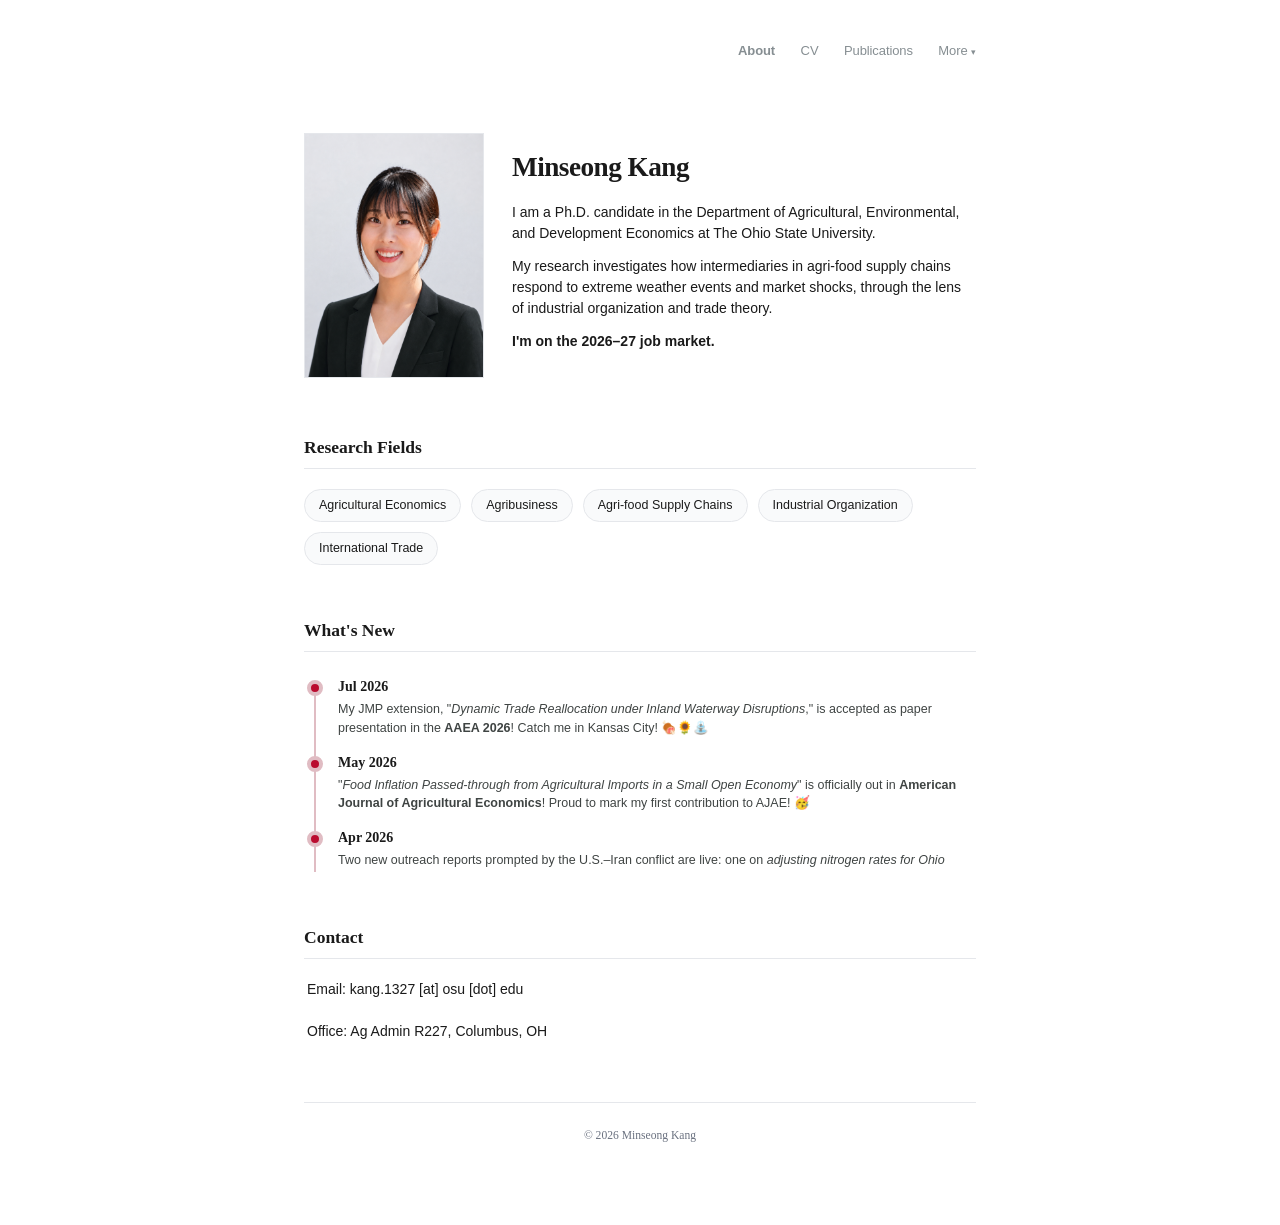
==== index.html @ 26e59a5e "Update CV link to new Dropbox URL Co-Authored-By: Claude Opus 4.8 (1M context) <noreply@anthropic.co" ====
<!DOCTYPE html>
<!-- chanh.ee 스타일의 미니멀 학술 포트폴리오 사이트 -->
<!-- "▼" 표시가 있는 부분을 본인 정보로 바꾸면 됩니다. -->
<html lang="en">
<head>
  <meta charset="UTF-8" />
  <meta name="viewport" content="width=device-width, initial-scale=1.0" />
  <title>Minseong Kang</title>
  <meta name="description" content="Minseong Kang — Ph.D. candidate in Agricultural, Environmental, and Development Economics at The Ohio State University. Research on agri-food supply chains, extreme weather, industrial organization, and international trade." />
  <meta name="author" content="Minseong Kang" />
  <!-- Lato 글꼴 불러오기 -->
  <link rel="preconnect" href="https://fonts.googleapis.com" />
  <link rel="preconnect" href="https://fonts.gstatic.com" crossorigin />
  <link href="https://fonts.googleapis.com/css2?family=Lato:wght@400;700&display=swap" rel="stylesheet" />
  <!-- GoatCounter (쿠키 없는 방문 통계) -->
  <script data-goatcounter="https://soyminseong.goatcounter.com/count"
          async src="//gc.zgo.at/count.js"></script>
  <!-- Google Analytics (GA4) -->
  <script async src="https://www.googletagmanager.com/gtag/js?id=G-K0W3YGVCZ0"></script>
  <script>
    window.dataLayer = window.dataLayer || [];
    function gtag(){dataLayer.push(arguments);}
    gtag('js', new Date());
    gtag('config', 'G-K0W3YGVCZ0');
  </script>
  <link rel="stylesheet" href="style.css" />
</head>
<body>
<main class="container">

  <!-- ===== 상단 네비게이션 ===== -->
  <nav class="topnav">
    <div class="nav-links">
      <a href="index.html" class="active">About</a>
      <a href="https://www.dropbox.com/scl/fi/emdqflfnxdfj505hg2e0a/Curriculum-Vitae.pdf?rlkey=fxlobtcbqmae4i92ih6xgwh3g&st=mfm7lqd0&dl=0" target="_blank">CV</a>
      <a href="publications.html">Publications</a>
      <span class="nav-dropdown">
        <a class="nav-more" onclick="this.parentNode.classList.toggle('open')">More <span class="caret">▾</span></a>
        <span class="dropdown-menu">
          <a href="teaching.html">Teaching</a>
          <a href="extension.html">Extension</a>
          <a href="data.html">Data &amp; Code</a>
        </span>
      </span>
    </div>
  </nav>

  <!-- ===== 히어로 (사진 + 소개) ===== -->
  <section id="about" class="hero">
    <!-- ▼ 프로필 사진 -->
    <img class="avatar" src="profile.jpg" alt="Minseong Kang"
         onerror="this.style.background='#e8e8e8';this.removeAttribute('src');" />
    <div class="hero-text">
      <h1>Minseong Kang</h1>
      <p>
        I am a Ph.D. candidate in the
        <a href="https://aede.osu.edu/" target="_blank">Department of Agricultural,
        Environmental, and Development Economics</a> at
        <a href="https://www.osu.edu/" target="_blank">The Ohio State University</a>.
      </p>
      <p>
        My research investigates how intermediaries in agri-food
        supply chains respond to extreme weather events and market shocks,
        through the lens of industrial organization and trade theory.
      </p>
      <p>
        <span class="semi">I'm on the 2026–27 job market.</span>
      </p>
    </div>
  </section>

  <!-- ===== Research Fields ===== -->
  <section id="research" class="block">
    <h2>Research Fields</h2>
    <div class="fields">
      <span class="field">Agricultural Economics</span>
      <span class="field">Agribusiness</span>
      <span class="field">Agri-food Supply Chains</span>
      <span class="field">Industrial Organization</span>
      <span class="field">International Trade</span>
    </div>
  </section>

  <!-- ===== Recent News & Publications (최근 소식) ===== -->
  <section id="news" class="block">
    <h2>What's New</h2>
    <!-- 박스 안에서 스크롤됩니다. 높이는 style.css의 .timeline-scroll max-height로 조절 -->
    <div class="timeline-scroll">
      <ul class="timeline">
        <!-- ▼ li 하나가 소식 하나입니다. 복사해서 늘리거나 지우세요. -->
        <li>
          <span class="tl-date">Jul 2026</span>
          <p>My JMP extension, "<em>Dynamic Trade Reallocation under Inland Waterway Disruptions</em>," is
          accepted as paper presentation in the <strong>AAEA 2026</strong>! Catch me in
          Kansas City! 🍖🌻⛲</p>
        </li>
        <li>
          <span class="tl-date">May 2026</span>
          <p>"<a href="https://onlinelibrary.wiley.com/doi/10.1002/ajae.70063" target="_blank">Food
          Inflation Passed-through from Agricultural Imports in a Small Open Economy</a>" is officially out
          in <strong>American Journal of Agricultural Economics</strong>! Proud to mark my first
          contribution to AJAE! 🥳</p>
        </li>
        <li>
          <span class="tl-date">Apr 2026</span>
          <p>Two new outreach reports prompted by the U.S.–Iran conflict are live: one on
          <a href="https://aede.osu.edu/sites/default/files/2026-04/Kang%20and%20Lee%20-%20Corn%20Nitrogen%20Rates.pdf" target="_blank"><em>adjusting
          nitrogen rates for Ohio corn producers</em></a>, and another
          <a href="https://gelade1.substack.com/p/has-the-us-iran-war-raised-prices" target="_blank"><em>asking
          how much the war actually moved soybean prices</em></a>.</p>
        </li>
        <li>
          <span class="tl-date">Apr 2026</span>
          <p>Had a great time presenting my paper on <em>the resilience benefits of the renewable
          diesel boom</em> at the <strong>2026 NCCC-134 Annual Meeting</strong> in Chicago!</p>
        </li>
        <li>
          <span class="tl-date">Mar 2026</span>
          <p>My <a class="noital" href="https://papers.ssrn.com/sol3/papers.cfm?abstract_id=5944294" target="_blank">JMP on <em>the economic costs of barge disruptions</em></a> has received an R&amp;R at the
          <strong>AJAE</strong>! 🤞</p>
        </li>
        <li>
          <span class="tl-date">Feb 2026</span>
          <p>Our article on
          <a href="https://www.choicesmagazine.org/choices-magazine/submitted-articles/uneven-state-level-exposure-to-potential-us-tariff-disputes-with-canada-and-mexico" target="_blank">state-level
          exposure to U.S. tariff disputes</a> is now published in <strong>Choices</strong>. Go give
          it a read! 👀</p>
        </li>
      </ul>
    </div>
  </section>

  <!-- ===== Contact ===== -->
  <section id="contact" class="block">
    <h2>Contact</h2>
    <p class="contact-line">Email: <a href="mailto:kang.1327@osu.edu">kang.1327 [at] osu [dot] edu</a></p>
    <p class="contact-line" style="margin-top: 1.5em;">Office: Ag Admin R227, Columbus, OH</p>
  </section>

  <!-- ===== 하단 ===== -->
  <footer>
    <p>© 2026 Minseong Kang</p>
  </footer>

</main>
</body>
</html>
---- style.css ----
/* ===== chanh.ee / beking0912 스타일: 밝고 깔끔한 미니멀 ===== */
/* 색상이나 폭을 바꾸고 싶으면 아래 값만 수정하세요 */
:root {
  --bg: #ffffff;        /* 배경 (흰색) */
  --text: #1a1a1a;      /* 글자색 */
  --muted: #6b7280;     /* 흐린 글자 (날짜, 설명) */
  --accent: #ba0c2f;    /* OSU 스칼렛 (링크 hover, 강조색) */
  --border: #e5e7eb;    /* 구분선 */
  --max-width: 720px;   /* 본문 폭 (좁을수록 학술 느낌) */
}

* { margin: 0; padding: 0; box-sizing: border-box; }
html { scroll-behavior: smooth; }

body {
  font-family: "Charter", "Bitstream Charter", "Sitka Text", Cambria,
               Georgia, "Apple SD Gothic Neo", "맑은 고딕", serif;
  background: var(--bg);
  color: var(--text);
  line-height: 1.5;
  font-size: 14px;
  -webkit-font-smoothing: antialiased;
}

.container {
  max-width: var(--max-width);
  margin: 0 auto;
  padding: 40px 24px 80px;
}

/* 링크: 평소엔 본문과 같은 색 + 밑줄 없음, 마우스 올리면 스칼렛 + 밑줄 */
a { color: inherit; text-decoration: none; }
a:hover { color: var(--accent); text-decoration: underline; }

/* ===== 상단 네비게이션 ===== */
.topnav {
  display: flex;
  justify-content: flex-end;
  align-items: center;
  flex-wrap: wrap;
  gap: 12px;
  padding-bottom: 28px;
  margin-bottom: 44px;
}
.nav-links a { margin-left: 22px; font-weight: 400; font-size: 13px; color: #868e92; font-family: Arial, "Helvetica Neue", Helvetica, sans-serif; letter-spacing: -0.1px; }
.nav-links a.active { font-weight: 700; }   /* 선택된 메뉴: 볼드 (색 강조 없음) */
/* ===== More 드롭다운 (Teaching / Extension) ===== */
.nav-dropdown { position: relative; display: inline-block; margin-left: 22px; }
.nav-dropdown .nav-more { margin-left: 0; cursor: pointer; }
.nav-dropdown .caret { font-size: 9px; }
.nav-dropdown .dropdown-menu {
  display: none; position: absolute; right: 0; top: calc(100% + 7px);
  background: #fff; border: 1px solid #ececec; border-radius: 7px;
  box-shadow: 0 5px 16px rgba(0,0,0,0.09);
  padding: 5px 0; min-width: 116px; z-index: 20; text-align: left;
}
.nav-dropdown.open .dropdown-menu { display: block; }
.nav-dropdown .dropdown-menu a { display: block; margin-left: 0; padding: 6px 15px; white-space: nowrap; }
.nav-dropdown .dropdown-menu a:hover { background: #f6f6f6; }
.social a { margin-left: 14px; color: var(--muted); font-size: 0.9rem; }

/* ===== 히어로 (사진 + 소개) ===== */
.hero { display: flex; gap: 28px; align-items: center; margin-bottom: 56px; }
.hero-left { display: flex; flex-direction: column; align-items: center; flex-shrink: 0; }
.avatar-email {
  margin-top: 8px;
  font-size: 12px;
  font-family: Arial, "Helvetica Neue", Helvetica, sans-serif;
  color: #646a6e;
  text-align: center;
  word-break: break-all;
  max-width: 180px;
}
.avatar {
  width: 180px; height: auto;
  border-radius: 0;
  flex-shrink: 0;
  border: 1px solid var(--border);
}
.hero-text { font-family: Arial, "Helvetica Neue", Helvetica, "Apple SD Gothic Neo", sans-serif; text-align: left; }
.hero-text h1 {
  font-family: "Charter", "Bitstream Charter", Georgia, serif;   /* 이름만 Charter */
  font-size: 1.7rem; margin-bottom: 14px; font-weight: 720; letter-spacing: -0.5px;
}
.hanja { color: var(--muted); font-weight: 400; font-size: 1.1rem; }
.hero-text p { margin-bottom: 12px; }
.semi { font-weight: 600; }   /* semibold */
.email-line { color: var(--text); font-size: 14px; margin-top: 14px; }
.email-line em { font-style: normal; }

/* ===== 섹션 공통 ===== */
.block { margin-bottom: 52px; }
.block h2 {
  font-size: 17.5px;
  margin-bottom: 20px;
  padding-bottom: 8px;
  border-bottom: 1px solid var(--border);
}

/* ===== Research Fields 태그 ===== */
.fields { display: flex; flex-wrap: wrap; gap: 10px; }
.field {
  border: 1px solid var(--border);
  background: #f9fafb;
  padding: 6px 14px;
  border-radius: 999px;
  font-size: 12.5px;
  font-family: -apple-system, "Apple SD Gothic Neo", sans-serif;
}

/* ===== What's New 타임라인 (스크롤되는 박스) ===== */
.timeline-scroll {
  max-height: 200px;        /* ← 박스 높이. 이 값을 키우면 더 많이 보입니다 */
  overflow-y: auto;
  padding: 4px 16px 4px 4px;
}
/* 작은 스크롤바 (크롬/사파리) */
.timeline-scroll::-webkit-scrollbar { width: 8px; }
.timeline-scroll::-webkit-scrollbar-track { background: transparent; }
.timeline-scroll::-webkit-scrollbar-thumb {
  background: #c4c4c4;
  border-radius: 4px;
}
.timeline-scroll::-webkit-scrollbar-thumb:hover { background: #a0a0a0; }
/* 작은 스크롤바 (파이어폭스) */
.timeline-scroll { scrollbar-width: thin; scrollbar-color: #c4c4c4 transparent; }

/* 점-선으로 이어지는 타임라인 */
.timeline { list-style: none; position: relative; padding-left: 30px; }
.timeline::before {           /* 세로 연결선 */
  content: "";
  position: absolute;
  left: 6px; top: 8px; bottom: 8px;
  width: 2px;
  background: #e0bcc3;
}
.timeline li { position: relative; margin-bottom: 14px; }
.timeline li:last-child { margin-bottom: 4px; }
.timeline li::before {        /* 2중 동심원: 진한 안쪽 점 + 연한 바깥 링 */
  content: "";
  position: absolute;
  left: -31px; top: 4px;
  width: 8px; height: 8px;
  border-radius: 50%;
  background: var(--accent);
  border: 4px solid #e0bcc3;
}
.tl-date { font-weight: 700; display: block; margin-bottom: 3px; }
.timeline p { margin: 0; color: #3f4443; font-size: 12.5px; font-family: Arial, "Helvetica Neue", Helvetica, sans-serif; }
.timeline p a { font-style: italic; }   /* 페이퍼·프로젝트 제목 요약 링크는 이탤릭 */
.timeline p a.noital { font-style: normal; }   /* 예외: 이탤릭 제외 (예: JMP) */
.timeline p strong { font-weight: 580; }   /* 저널·컨퍼런스 이름 굵기 */

/* Publications 전반 자간 줄이기 (abstract 제외) */
#publications, #extension { letter-spacing: -0.3px; }
#publications .abstract,
#publications .pub-cat,
#extension .pub-cat { letter-spacing: normal; }   /* 초록·헤딩은 자간 제외 */

/* ===== Publications ===== */
.pub-cat {                       /* 카테고리 소제목 (Job Market Paper 등) */
  font-size: 18px;
  font-weight: 700;
  color: var(--accent);
  margin: 48px 0 16px;
}
.pub-item { margin-bottom: 16px; padding-left: 3px; }   /* 헤딩 아래 논문 들여쓰기 */
#extension .pub-item { margin-bottom: 18px; }   /* Extension만 항목 간격 넓게 */
.pub-title { font-weight: 600; font-size: 14.5px; margin-bottom: 2px; color: var(--text); }
a.title-link { color: inherit; }
a.title-link:hover { color: inherit; text-decoration: underline; }   /* 제목 링크: 검정 유지, hover 시 밑줄 */
.pub-meta { font-weight: 400; color: var(--text); }
.pub-cite { font-size: 12px; margin-bottom: 2px; }
.pub-note { color: var(--text); font-size: 12px; margin-bottom: 2px; }
.pub-authors { color: #646a6e; font-size: 13px; margin-bottom: 1px; }   /* 다른 저자 색 */
.pub-venue   { color: #3f4443; font-size: 13px; margin-bottom: 2px; }   /* 저널 줄 (저널명 볼드) */
.pub-venue strong { font-style: italic; }           /* 저널명 이탤릭 */
.pub-venue .status { font-style: italic; }           /* 상태 문구(Revise and Resubmit)는 이탤릭 */
/* ===== Data 페이지 ===== */
.data-intro { color: #3f4443; font-size: 14.5px; margin: 0 0 22px 3px; }
#data .pub-title { font-size: 16.5px; }
.data-item > summary { cursor: pointer; display: inline-block; list-style: none; }
.data-item > summary::-webkit-details-marker { display: none; }
.data-item > summary::before { content: "▸"; font-size: 1.5em; margin-right: 9px; }
.data-item[open] > summary::before { content: "▾"; }
.data-desc { color: #646a6e; font-size: 14px; margin: 1px 0 14px; line-height: 1.6; font-family: "Pretendard", "Apple SD Gothic Neo", sans-serif; }
.data-bullets { margin: 22px 0 0; padding-left: 0; list-style: none; }
.data-bullets li { color: #646a6e; font-size: 14px; line-height: 1.6; margin-bottom: 14px; font-family: "Pretendard", "Apple SD Gothic Neo", sans-serif; position: relative; padding-left: 1.3em; }
.data-bullets li::before { content: "\25AA"; position: absolute; left: 0; color: #646a6e; }
.data-bullets li:last-child { margin-bottom: 0; }
.data-links { font-size: 16.5px; margin: 18px 0 14px; font-family: "Maple Mono", ui-monospace, monospace; }
.data-links a { text-decoration: underline; }
.data-source { font-size: 14.5px; color: #646a6e; font-style: italic; margin: 4px 0 0; }
.data-img { display: block; width: 500px; max-width: 100%; height: auto; margin: 8px 0 12px; border: 1px solid #000; }
.me { font-weight: 400; color: #3f4443; }            /* 본인 이름 색 */
.contact-line { font-family: Arial, "Helvetica Neue", Helvetica, sans-serif; padding-left: 3px; }   /* Contact 이메일 줄 */
.pub-link { text-decoration: underline; margin-left: 7px; }  /* Paper·Website·Code 링크 */
.media-badge {                /* 미디어 보도 배지 (둥근 사각) */
  display: inline-block; margin-left: 9px; padding: 0.5px 6px;
  font-family: Arial, "Helvetica Neue", Helvetica, sans-serif;
  font-size: 10px; font-weight: 400; line-height: 1.5;
  color: #9a6320; background: #f8eede; border-radius: 6px;
  text-decoration: none; letter-spacing: normal;
  vertical-align: middle; position: relative; top: -1px;
}
.media-badge:hover { background: #f1e2c9; }
.data-badge {                /* Gage Data & Code 배지 (핑크/브릭레드) */
  display: inline-block; margin-left: 9px; padding: 0.5px 6px;
  font-family: Arial, "Helvetica Neue", Helvetica, sans-serif;
  font-size: 10px; font-weight: 400; line-height: 1.5;
  color: #3f7a47; background: #e8f3e6; border-radius: 6px;
  text-decoration: none; letter-spacing: normal;
  vertical-align: middle; position: relative; top: -1px;
}
.data-badge:hover { background: #dcecd7; }
.pub-foot { color: #868e92; font-size: 12px; margin: -6px 0 14px 3px; }  /* 작은 회색 노트 */
.predoc-head { margin-top: 72px; color: #1a1a1a; }   /* 예비박사 헤딩: 간격 + 어두운 색 */
summary.predoc-head { cursor: pointer; list-style: none; }   /* 클릭 가능 */
summary.predoc-head::-webkit-details-marker { display: none; }   /* 기본 삼각형 숨김 */
.fold-hint { font-size: 11.8px; font-weight: 400; color: #868e92;
  font-family: -apple-system, "Apple SD Gothic Neo", sans-serif; }   /* 작은 힌트 */
.predoc-fold[open] .fold-hint::after { content: ""; }

/* ===== Teaching ===== */
.teach-inst { font-weight: 700; font-size: 14px; margin: 4px 0 18px 3px; }   /* 기관명 (볼드, 아래 여백) */
.course-list { list-style: none; margin: 0 0 12px 3px; padding: 0; }
.course-list li { list-style: none; font-size: 13px; margin-bottom: 9px; line-height: 1.2; color: var(--text); }
.course-list li::marker { content: ""; }   /* bullet 완전 제거 */
.course-code { display: inline-block; min-width: 92px; }   /* 강의 코드 (정렬용) */
.predoc .pub-title,
.pub-title.black { color: var(--text); }             /* 검정 제목 (예비박사 / 진행중 연구 등) */
.predoc .pub-title  { font-size: 13.5px; }           /* 예비박사: 제목·저자·저널 -1px */
.predoc .pub-authors,
.predoc .pub-venue  { font-size: 12px; }

/* 논문 제목 링크: 평소 스칼렛, hover 시 밑줄 */
a.paper-link { color: var(--accent); }

/* 접히는 초록 (클릭하면 펼쳐짐) */
.abstract { margin-top: 4px; }
.abstract summary {
  cursor: pointer;
  display: inline-block;
  color: var(--muted);
  font-size: 0.88em;
  font-family: -apple-system, "Apple SD Gothic Neo", sans-serif;
  list-style: none;
}
.abstract summary::-webkit-details-marker { display: none; }
.abstract summary::before { content: "▸ "; }
.abstract[open] summary::before { content: "▾ "; }
.abstract summary:hover { color: var(--accent); }
.abstract p {
  margin-top: 6px;
  font-family: Arial, "Helvetica Neue", Helvetica, sans-serif;
  font-size: 12.5px;
  color: #646a6e;
  line-height: 1.6;
  padding-left: 12px;
  border-left: 2px solid var(--border);
}

/* ===== 하단 ===== */
footer {
  margin-top: 60px;
  padding-top: 24px;
  border-top: 1px solid var(--border);
  color: var(--muted);
  font-size: 11.6px;
  text-align: center;
}

/* ===== 모바일 대응 ===== */
@media (max-width: 600px) {
  .hero { flex-direction: column; align-items: center; }
  .hero-text { width: 100%; text-align: left; }
  .pub { flex-direction: column; }
  .pub-thumb { width: 100%; height: 140px; }
  .news-list li { flex-direction: column; gap: 2px; }
}
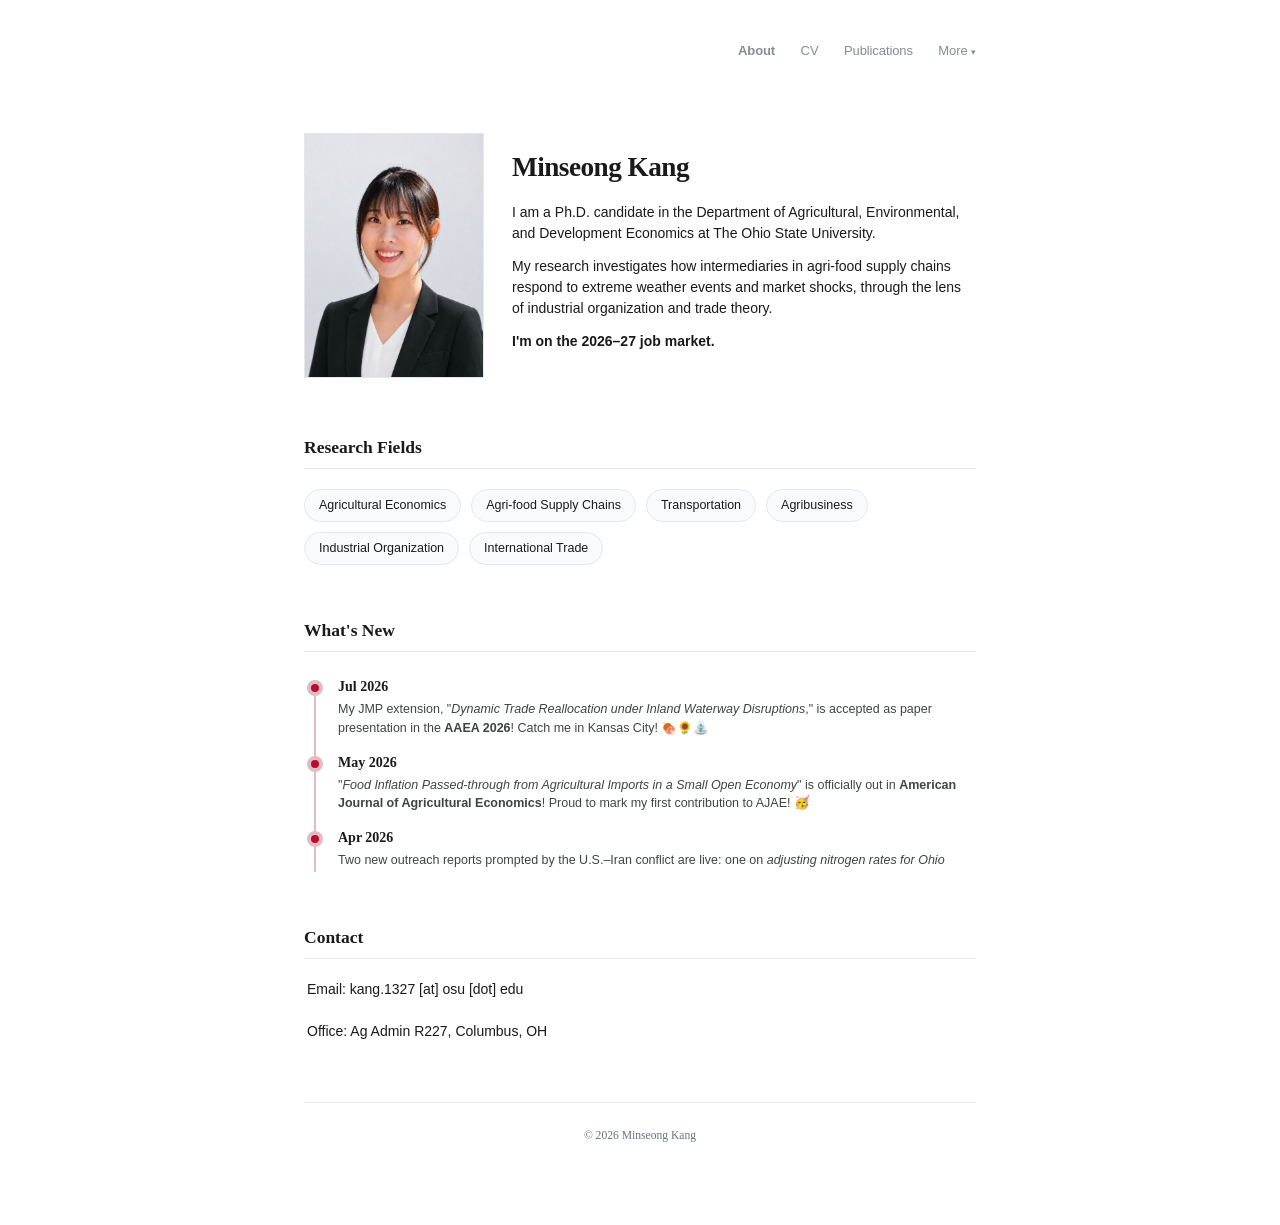
==== commit 18dfdfb6: "Add Transportation to research fields and meta description Co-Authored-By: Claude Fable 5 <noreply@a" ====
--- a/index.html
+++ b/index.html
@@ -6,7 +6,7 @@
   <meta charset="UTF-8" />
   <meta name="viewport" content="width=device-width, initial-scale=1.0" />
   <title>Minseong Kang</title>
-  <meta name="description" content="Minseong Kang — Ph.D. candidate in Agricultural, Environmental, and Development Economics at The Ohio State University. Research on agri-food supply chains, extreme weather, industrial organization, and international trade." />
+  <meta name="description" content="Minseong Kang — Ph.D. candidate in Agricultural, Environmental, and Development Economics at The Ohio State University. Research on agri-food supply chains, transportation, extreme weather, industrial organization, and international trade." />
   <meta name="author" content="Minseong Kang" />
   <!-- Lato 글꼴 불러오기 -->
   <link rel="preconnect" href="https://fonts.googleapis.com" />
@@ -32,7 +32,7 @@
   <nav class="topnav">
     <div class="nav-links">
       <a href="index.html" class="active">About</a>
-      <a href="https://www.dropbox.com/scl/fi/emdqflfnxdfj505hg2e0a/Curriculum-Vitae.pdf?rlkey=fxlobtcbqmae4i92ih6xgwh3g&st=mfm7lqd0&dl=0" target="_blank">CV</a>
+      <a href="https://www.dropbox.com/scl/fi/n5xbw0psi2r4yf1itpnbt/CV2.pdf?rlkey=gwfklpxaomm49gciykqve4nkq&st=1xmv0sh1&dl=0" target="_blank">CV</a>
       <a href="publications.html">Publications</a>
       <span class="nav-dropdown">
         <a class="nav-more" onclick="this.parentNode.classList.toggle('open')">More <span class="caret">▾</span></a>
@@ -74,8 +74,9 @@
     <h2>Research Fields</h2>
     <div class="fields">
       <span class="field">Agricultural Economics</span>
+      <span class="field">Agri-food Supply Chains</span>
+      <span class="field">Transportation</span>
       <span class="field">Agribusiness</span>
-      <span class="field">Agri-food Supply Chains</span>
       <span class="field">Industrial Organization</span>
       <span class="field">International Trade</span>
     </div>
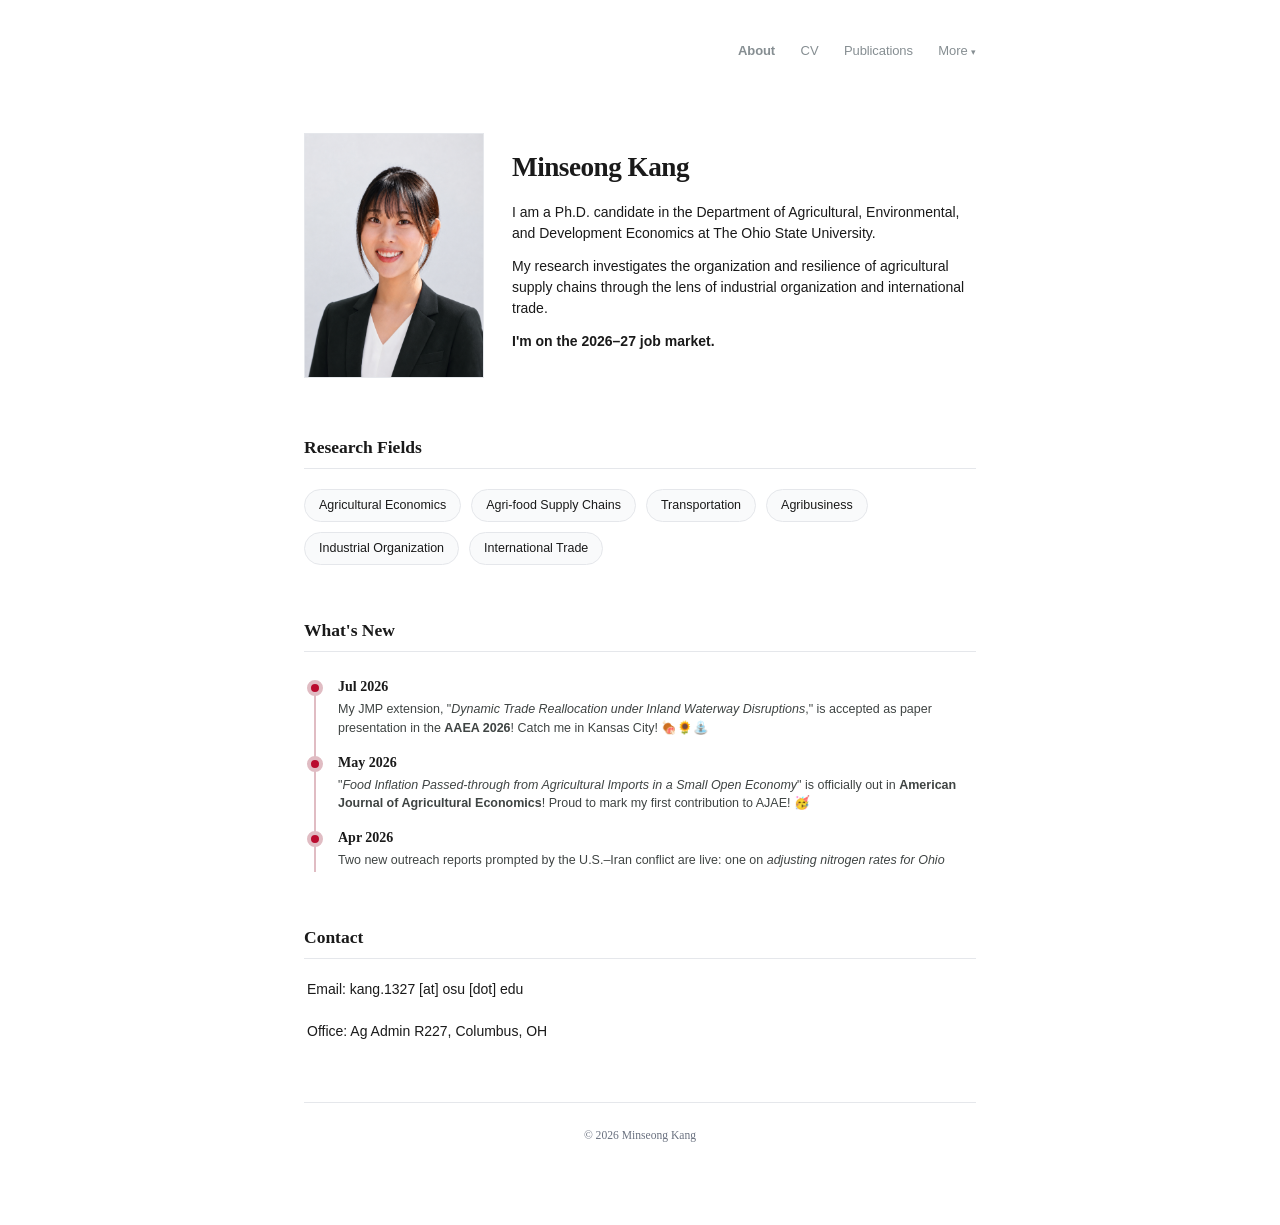
==== commit 39801533: "Update bio to focus on organization and resilience of agricultural supply chains Co-Authored-By: Cla" ====
--- a/index.html
+++ b/index.html
@@ -59,9 +59,9 @@
         <a href="https://www.osu.edu/" target="_blank">The Ohio State University</a>.
       </p>
       <p>
-        My research investigates how intermediaries in agri-food
-        supply chains respond to extreme weather events and market shocks,
-        through the lens of industrial organization and trade theory.
+        My research investigates the organization and resilience of
+        agricultural supply chains through the lens of industrial
+        organization and international trade.
       </p>
       <p>
         <span class="semi">I'm on the 2026–27 job market.</span>
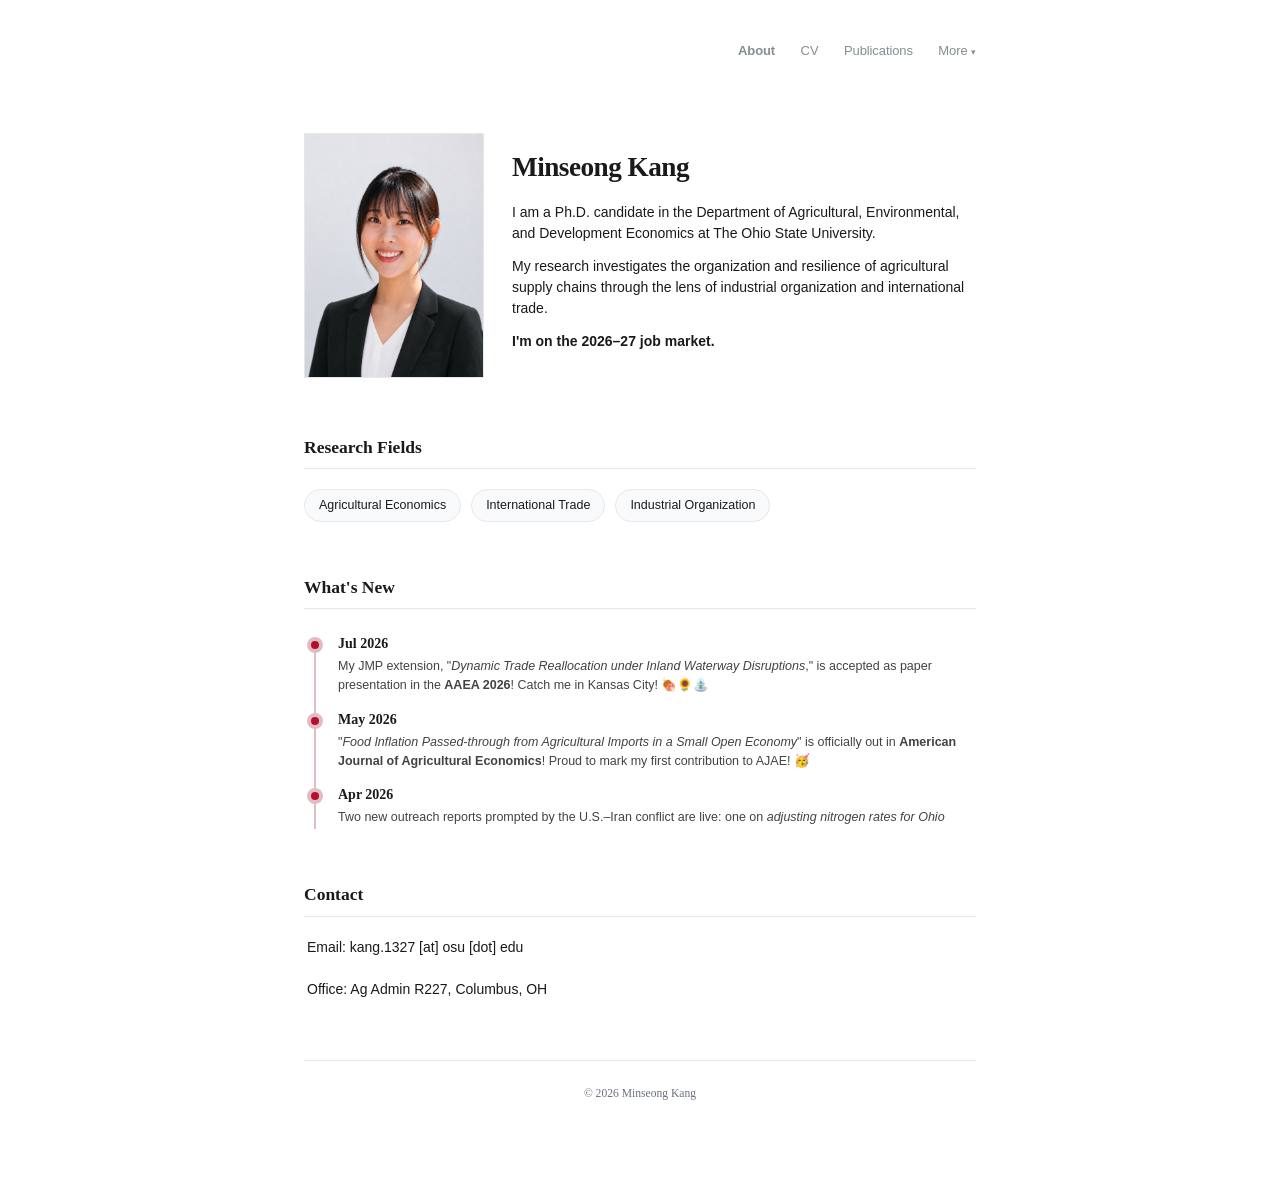
==== commit bd60c3cb: "Update research fields to Agricultural Economics, International Trade, Industrial Organization Co-Au" ====
--- a/index.html
+++ b/index.html
@@ -74,11 +74,8 @@
     <h2>Research Fields</h2>
     <div class="fields">
       <span class="field">Agricultural Economics</span>
-      <span class="field">Agri-food Supply Chains</span>
-      <span class="field">Transportation</span>
-      <span class="field">Agribusiness</span>
+      <span class="field">International Trade</span>
       <span class="field">Industrial Organization</span>
-      <span class="field">International Trade</span>
     </div>
   </section>
 
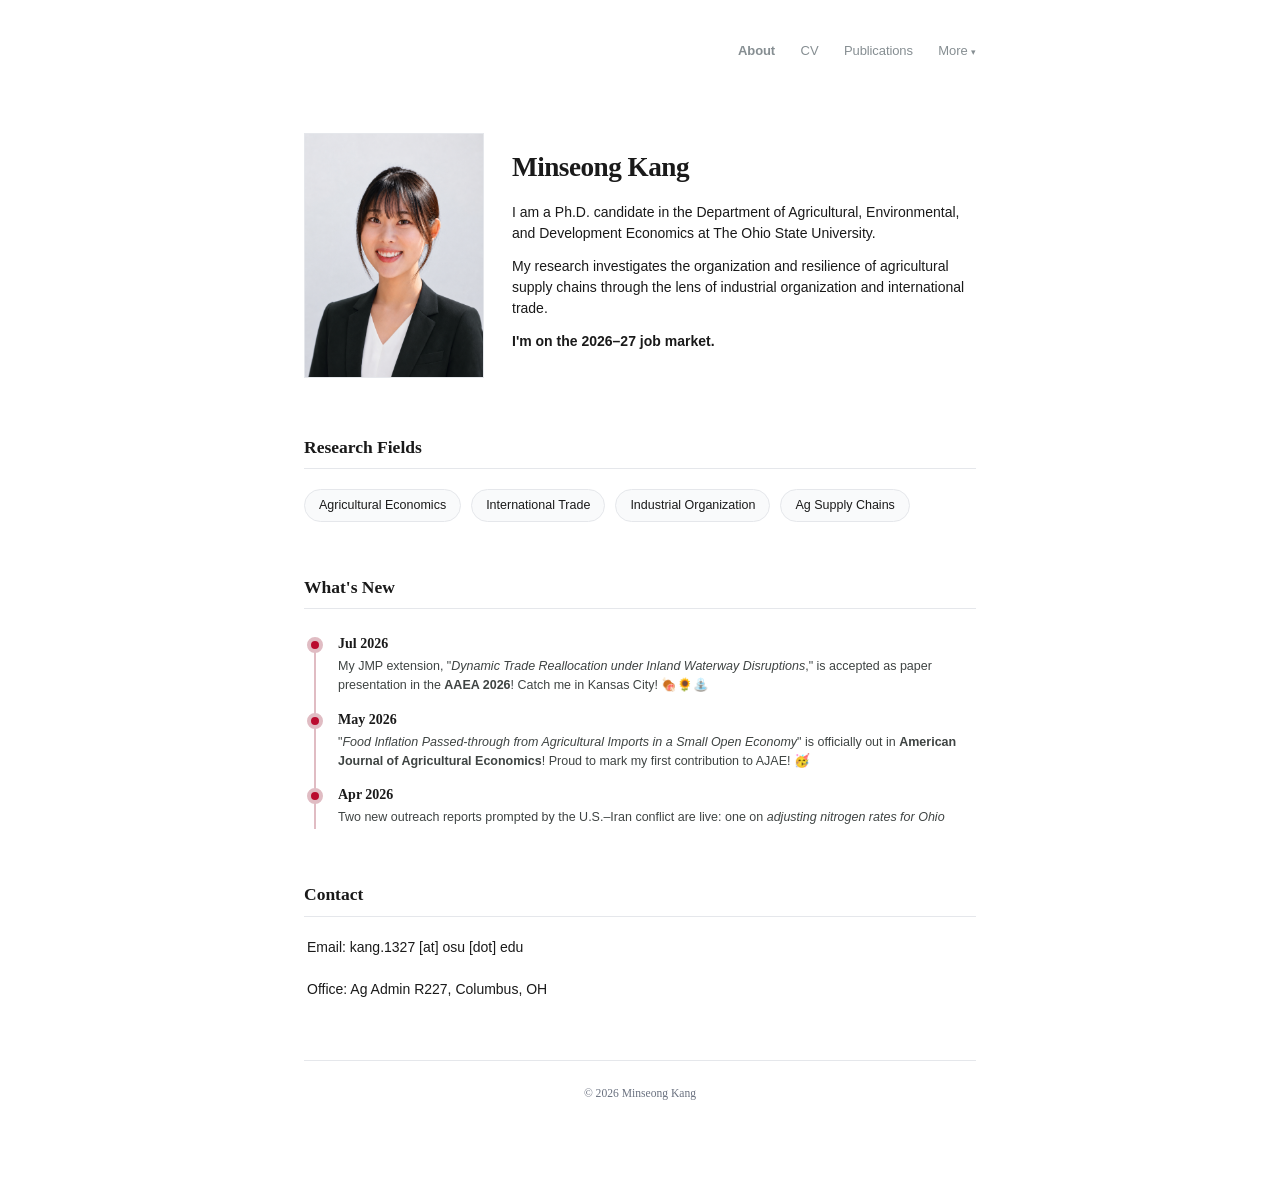
==== commit 7c886efb: "Add Ag Supply Chains to research fields Co-Authored-By: Claude Opus 5 <noreply@anthropic.com>" ====
--- a/index.html
+++ b/index.html
@@ -76,6 +76,7 @@
       <span class="field">Agricultural Economics</span>
       <span class="field">International Trade</span>
       <span class="field">Industrial Organization</span>
+      <span class="field">Ag Supply Chains</span>
     </div>
   </section>
 
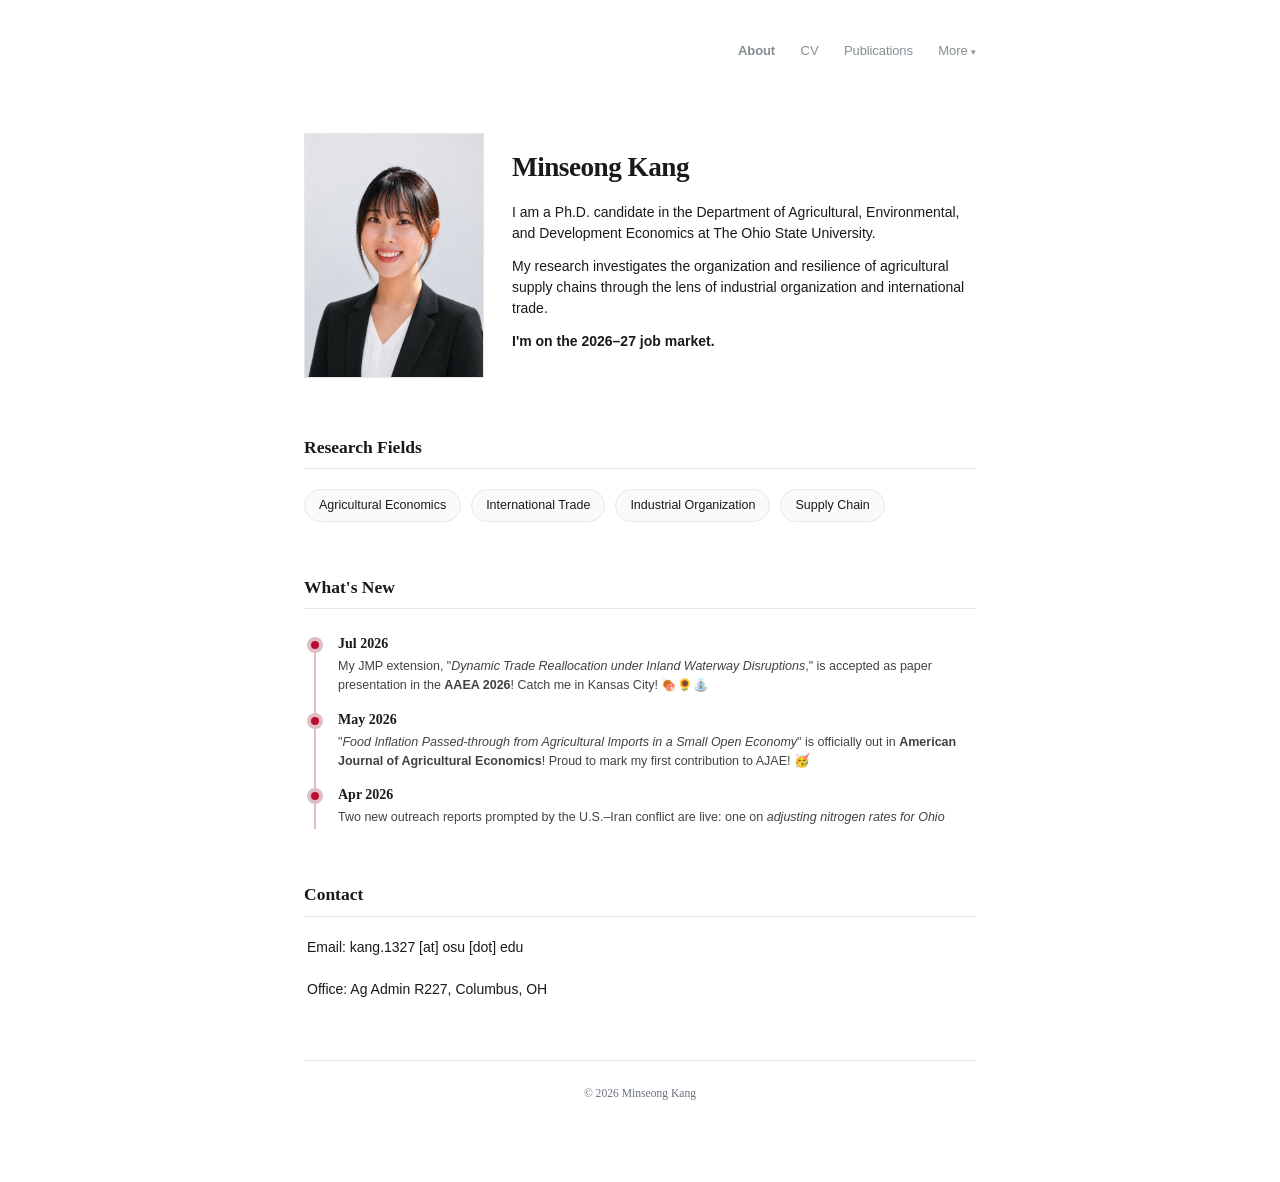
==== commit 10380389: "Rename Ag Supply Chains field to Supply Chain Co-Authored-By: Claude Opus 5 <noreply@anthropic.com>" ====
--- a/index.html
+++ b/index.html
@@ -76,7 +76,7 @@
       <span class="field">Agricultural Economics</span>
       <span class="field">International Trade</span>
       <span class="field">Industrial Organization</span>
-      <span class="field">Ag Supply Chains</span>
+      <span class="field">Supply Chain</span>
     </div>
   </section>
 
